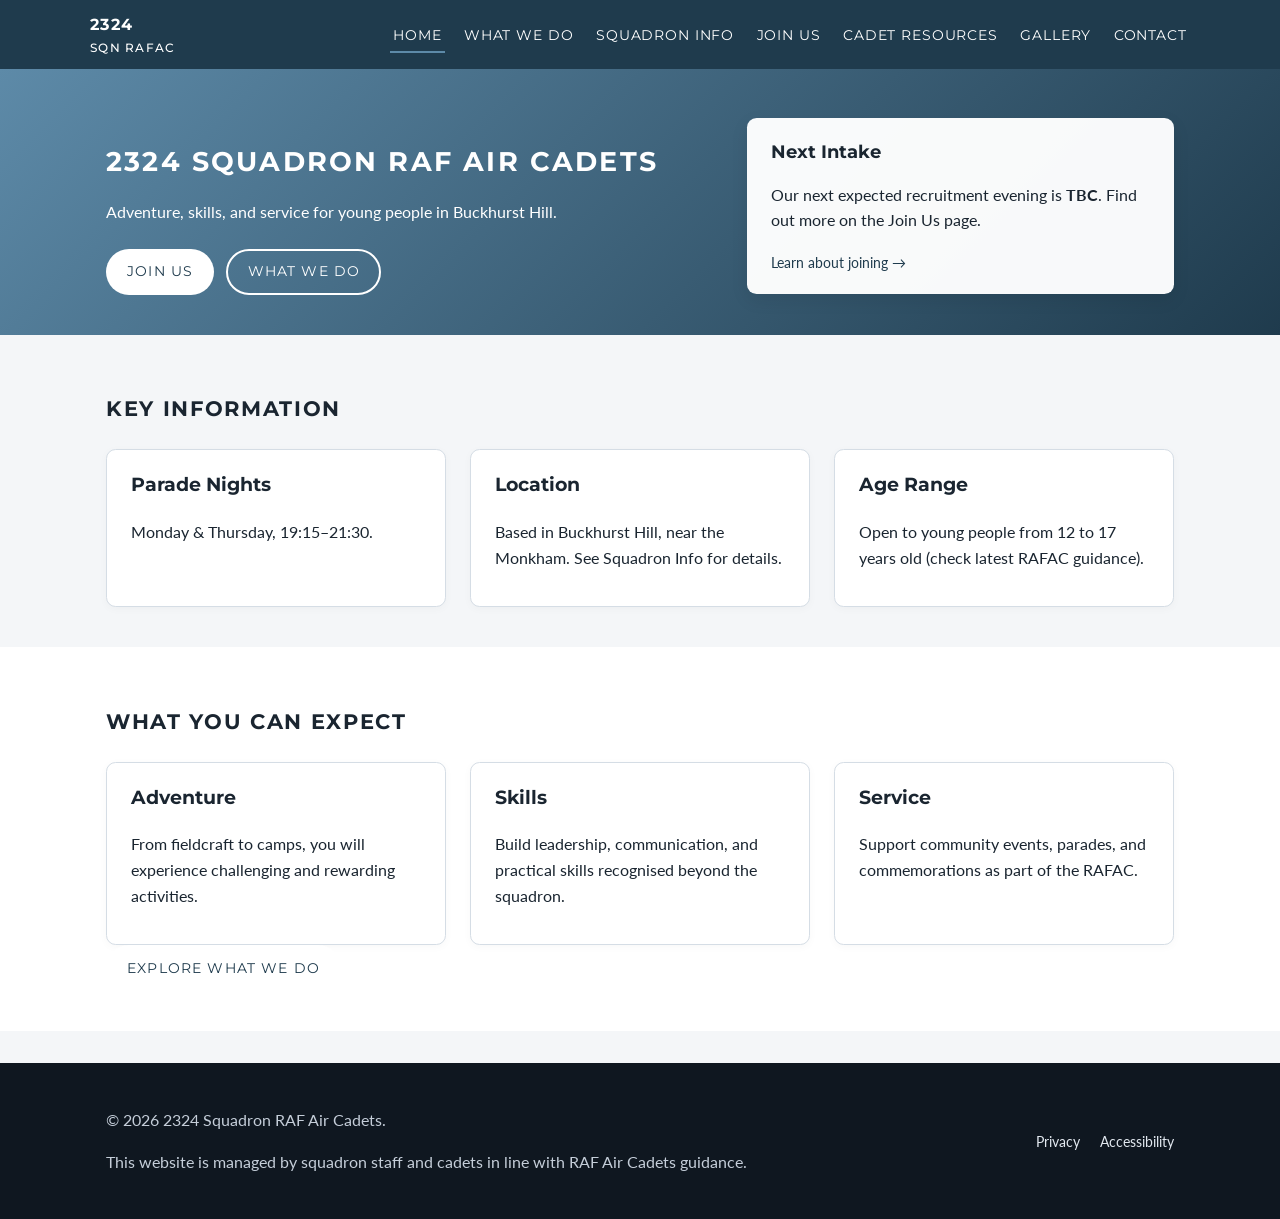
==== index.html @ 1782e554 "Add initial website structure for 2324 Squadron RAF Air Cadets - Created cadet-resources.html for ca" ====
<!DOCTYPE html>
<html lang="en">
<head>
  <meta charset="UTF-8">
  <title>2324 Squadron RAF Air Cadets – Home</title>
  <meta name="viewport" content="width=device-width, initial-scale=1">
  <meta name="description" content="Official website for 2324 Squadron RAF Air Cadets. Learn what we do, how to join, and key information for cadets and parents.">
  <link rel="preconnect" href="https://fonts.googleapis.com">
  <link rel="preconnect" href="https://fonts.gstatic.com" crossorigin>
  <link href="https://fonts.googleapis.com/css2?family=Montserrat:wght@500;700&family=Lato:wght@300;400;700&display=swap" rel="stylesheet">
  <link rel="stylesheet" href="assets/css/styles.css">
</head>
<body>
  <header class="site-header">
    <div class="container header-inner">
      <a href="index.html" class="logo">
        <!-- Replace text with squadron crest/logo image when ready -->
        <span class="logo-primary">2324</span>
        <span class="logo-secondary">Sqn RAFAC</span>
      </a>
      <button class="nav-toggle" aria-label="Toggle navigation" aria-expanded="false">
        <span class="nav-toggle-bar"></span>
        <span class="nav-toggle-bar"></span>
        <span class="nav-toggle-bar"></span>
      </button>
      <nav class="main-nav">
        <ul>
          <li><a href="index.html" class="active">Home</a></li>
          <li><a href="what-we-do.html">What We Do</a></li>
          <li><a href="squadron-info.html">Squadron Info</a></li>
          <li><a href="join-us.html">Join Us</a></li>
          <li><a href="cadet-resources.html">Cadet Resources</a></li>
          <li><a href="gallery.html">Gallery</a></li>
          <li><a href="contact.html">Contact</a></li>
        </ul>
      </nav>
    </div>
  </header>

  <main>
    <!-- Hero section -->
    <section class="hero">
      <div class="container hero-inner">
        <div class="hero-text">
          <h1>2324 Squadron RAF Air Cadets</h1>
          <p>Adventure, skills, and service for young people in Buckhurst Hill.</p>
          <div class="hero-actions">
            <a href="join-us.html" class="btn btn-primary">Join Us</a>
            <a href="what-we-do.html" class="btn btn-secondary">What We Do</a>
          </div>
        </div>
        <div class="hero-side">
          <!-- Replace with an image later -->
          <div class="hero-card">
            <h2>Next Intake</h2>
            <p>Our next expected recruitment evening is <strong>TBC</strong>. Find out more on the Join Us page.</p>
            <a href="join-us.html" class="text-link">Learn about joining →</a>
          </div>
        </div>
      </div>
    </section>

    <!-- Quick facts -->
    <section class="section">
      <div class="container">
        <h2>Key Information</h2>
        <div class="grid grid-3">
          <div class="card">
            <h3>Parade Nights</h3>
            <p>Monday &amp; Thursday, 19:15–21:30.</p>
          </div>
          <div class="card">
            <h3>Location</h3>
            <p>Based in Buckhurst Hill, near the Monkham. See Squadron Info for details.</p>
          </div>
          <div class="card">
            <h3>Age Range</h3>
            <p>Open to young people from 12 to 17 years old (check latest RAFAC guidance).</p>
          </div>
        </div>
      </div>
    </section>

    <!-- Highlights linking to What We Do -->
    <section class="section section-alt">
      <div class="container">
        <h2>What You Can Expect</h2>
        <div class="grid grid-3">
          <div class="card">
            <h3>Adventure</h3>
            <p>From fieldcraft to camps, you will experience challenging and rewarding activities.</p>
          </div>
          <div class="card">
            <h3>Skills</h3>
            <p>Build leadership, communication, and practical skills recognised beyond the squadron.</p>
          </div>
          <div class="card">
            <h3>Service</h3>
            <p>Support community events, parades, and commemorations as part of the RAFAC.</p>
          </div>
        </div>
        <div class="section-cta">
          <a href="what-we-do.html" class="btn btn-primary">Explore What We Do</a>
        </div>
      </div>
    </section>
  </main>

  <footer class="site-footer">
    <div class="container footer-inner">
      <div>
        <p>&copy; <span id="year"></span> 2324 Squadron RAF Air Cadets.</p>
        <p>This website is managed by squadron staff and cadets in line with RAF Air Cadets guidance.</p>
      </div>
      <div class="footer-links">
        <a href="privacy.html">Privacy</a>
        <a href="accessibility.html">Accessibility</a>
      </div>
    </div>
  </footer>

  <script src="assets/js/main.js"></script>
</body>
</html>
---- assets/css/styles.css ----
:root {
  --blue-primary: #5D8AA8;
  --blue-dark: #1F3B4D;
  --bg-light: #F4F6F8;
  --bg-white: #FFFFFF;
  --text-main: #1A2530;
  --text-muted: #5C6B7A;
  --accent-red: #C0392B;
  --border-soft: #D5DDE5;
  --shadow-soft: 0 6px 18px rgba(0, 0, 0, 0.08);
}

*,
*::before,
*::after {
  box-sizing: border-box;
}

body {
  margin: 0;
  font-family: "Lato", system-ui, -apple-system, BlinkMacSystemFont, "Segoe UI", sans-serif;
  color: var(--text-main);
  background-color: var(--bg-light);
  line-height: 1.6;
}

img {
  max-width: 100%;
  height: auto;
  display: block;
}

a {
  color: var(--blue-dark);
  text-decoration: none;
}

a:hover {
  text-decoration: underline;
}

/* Layout */

.container {
  width: 100%;
  max-width: 1100px;
  margin: 0 auto;
  padding: 0 1rem;
}

/* Header / nav */

.site-header {
  background-color: var(--blue-dark);
  color: #fff;
  position: sticky;
  top: 0;
  z-index: 1000;
}

.header-inner {
  display: flex;
  align-items: center;
  justify-content: space-between;
  padding: 0.75rem 0;
}

.logo {
  display: flex;
  flex-direction: column;
  color: #fff;
  font-family: "Montserrat", system-ui, -apple-system, "Segoe UI", sans-serif;
  text-transform: uppercase;
  letter-spacing: 0.08em;
}

.logo-primary {
  font-weight: 700;
  font-size: 1rem;
}

.logo-secondary {
  font-weight: 500;
  font-size: 0.76rem;
}

/* Nav */

.main-nav ul {
  list-style: none;
  display: flex;
  gap: 1rem;
  margin: 0;
  padding: 0;
}

.main-nav a {
  color: #fff;
  font-family: "Montserrat", system-ui, -apple-system, "Segoe UI", sans-serif;
  font-size: 0.9rem;
  text-transform: uppercase;
  letter-spacing: 0.06em;
  padding: 0.4rem 0.2rem;
  border-bottom: 2px solid transparent;
}

.main-nav a:hover,
.main-nav a.active {
  border-bottom-color: var(--blue-primary);
}

/* Mobile nav toggle */

.nav-toggle {
  display: none;
  background: none;
  border: none;
  cursor: pointer;
}

.nav-toggle-bar {
  display: block;
  width: 22px;
  height: 2px;
  background: #fff;
  margin: 4px 0;
}

/* Hero */

.hero {
  background: linear-gradient(135deg, var(--blue-primary), var(--blue-dark));
  color: #fff;
  padding: 3rem 0 2.5rem;
}

.hero-inner {
  display: grid;
  grid-template-columns: minmax(0, 2fr) minmax(0, 1.4fr);
  gap: 2rem;
  align-items: center;
}

.hero h1 {
  font-family: "Montserrat", system-ui, -apple-system, "Segoe UI", sans-serif;
  text-transform: uppercase;
  letter-spacing: 0.08em;
  font-size: 1.7rem;
  margin-bottom: 0.75rem;
}

.hero p {
  max-width: 32rem;
}

.hero-actions {
  margin-top: 1.5rem;
  display: flex;
  gap: 0.75rem;
  flex-wrap: wrap;
}

.hero-card {
  background: rgba(255, 255, 255, 0.97);
  color: var(--text-main);
  border-radius: 0.6rem;
  padding: 1.25rem 1.5rem;
  box-shadow: var(--shadow-soft);
}

.hero-card h2 {
  margin-top: 0;
  font-size: 1.1rem;
  font-family: "Montserrat", system-ui, -apple-system, "Segoe UI", sans-serif;
}

/* Sections */

.section {
  padding: 2.5rem 0;
}

.section-alt {
  background-color: var(--bg-white);
}

.section h2 {
  font-family: "Montserrat", system-ui, -apple-system, "Segoe UI", sans-serif;
  text-transform: uppercase;
  letter-spacing: 0.08em;
  font-size: 1.3rem;
  margin-bottom: 1.5rem;
}

/* Grid / cards */

.grid {
  display: grid;
  gap: 1.5rem;
}

.grid-3 {
  grid-template-columns: repeat(3, minmax(0, 1fr));
}

.card {
  background: #fff;
  border-radius: 0.6rem;
  padding: 1.25rem 1.5rem;
  border: 1px solid var(--border-soft);
  box-shadow: 0 2px 8px rgba(0, 0, 0, 0.03);
}

.card h3 {
  margin-top: 0;
  font-family: "Montserrat", system-ui, -apple-system, "Segoe UI", sans-serif;
}

/* Buttons */

.btn {
  display: inline-block;
  padding: 0.6rem 1.2rem;
  border-radius: 999px;
  border: 2px solid transparent;
  font-family: "Montserrat", system-ui, -apple-system, "Segoe UI", sans-serif;
  font-size: 0.9rem;
  text-transform: uppercase;
  letter-spacing: 0.08em;
  cursor: pointer;
  text-align: center;
}

.btn-primary {
  background-color: #fff;
  color: var(--blue-dark);
}

.btn-primary:hover {
  background-color: var(--bg-light);
  text-decoration: none;
}

.btn-secondary {
  background-color: transparent;
  color: #fff;
  border-color: #fff;
}

.btn-secondary:hover {
  background-color: rgba(255, 255, 255, 0.12);
  text-decoration: none;
}

.text-link {
  font-size: 0.9rem;
  color: var(--blue-dark);
}

/* Footer */

.site-footer {
  background-color: #0f1720;
  color: #c5ced9;
  padding: 1.75rem 0;
  margin-top: 2rem;
}

.footer-inner {
  display: flex;
  align-items: center;
  justify-content: space-between;
  gap: 1rem;
  flex-wrap: wrap;
}

.footer-links a {
  margin-left: 1rem;
  color: #e3e9f0;
  font-size: 0.85rem;
}

/* Responsive */

@media (max-width: 800px) {
  .hero-inner {
    grid-template-columns: minmax(0, 1fr);
  }
  .grid-3 {
    grid-template-columns: minmax(0, 1fr);
  }
  .footer-inner {
    flex-direction: column;
    align-items: flex-start;
  }
}

@media (max-width: 720px) {
  .nav-toggle {
    display: block;
  }
  .main-nav {
    position: absolute;
    top: 100%;
    right: 0;
    left: 0;
    background-color: var(--blue-dark);
    display: none;
  }
  .main-nav.open {
    display: block;
  }
  .main-nav ul {
    flex-direction: column;
    padding: 0.75rem 1rem 1rem;
  }
  .main-nav a {
    display: block;
    padding: 0.5rem 0;
  }
}
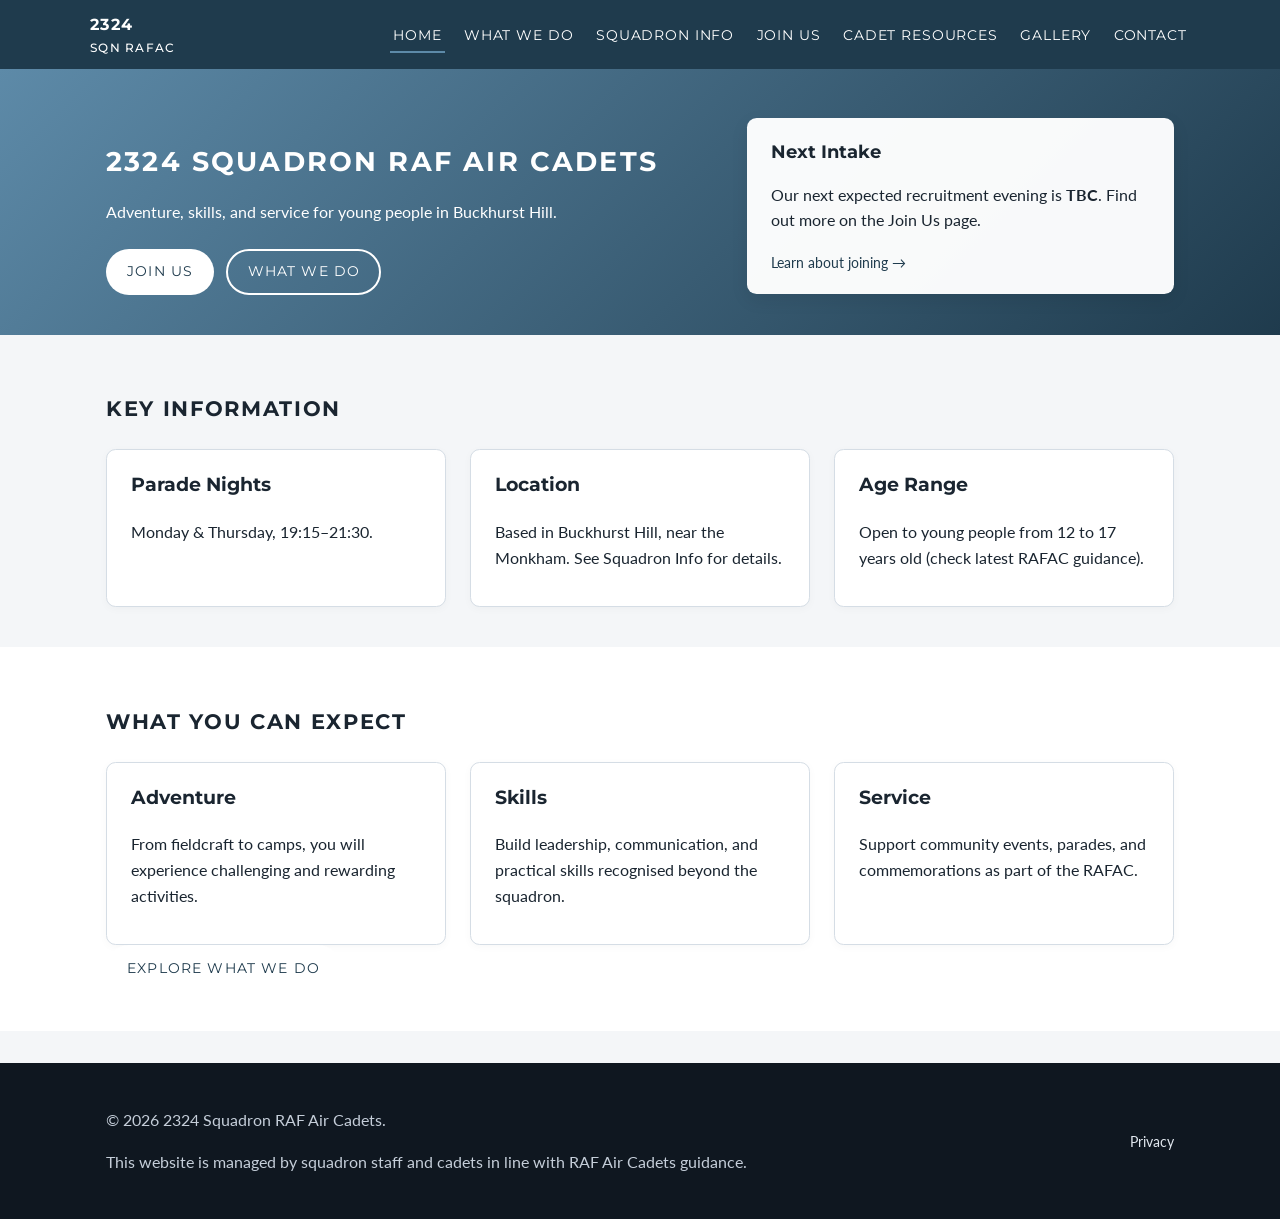
==== commit d5beeedb: "Removed mentions of redundant Accessibility tab" ====
--- a/index.html
+++ b/index.html
@@ -114,7 +114,7 @@
       </div>
       <div class="footer-links">
         <a href="privacy.html">Privacy</a>
-        <a href="accessibility.html">Accessibility</a>
+        
       </div>
     </div>
   </footer>
